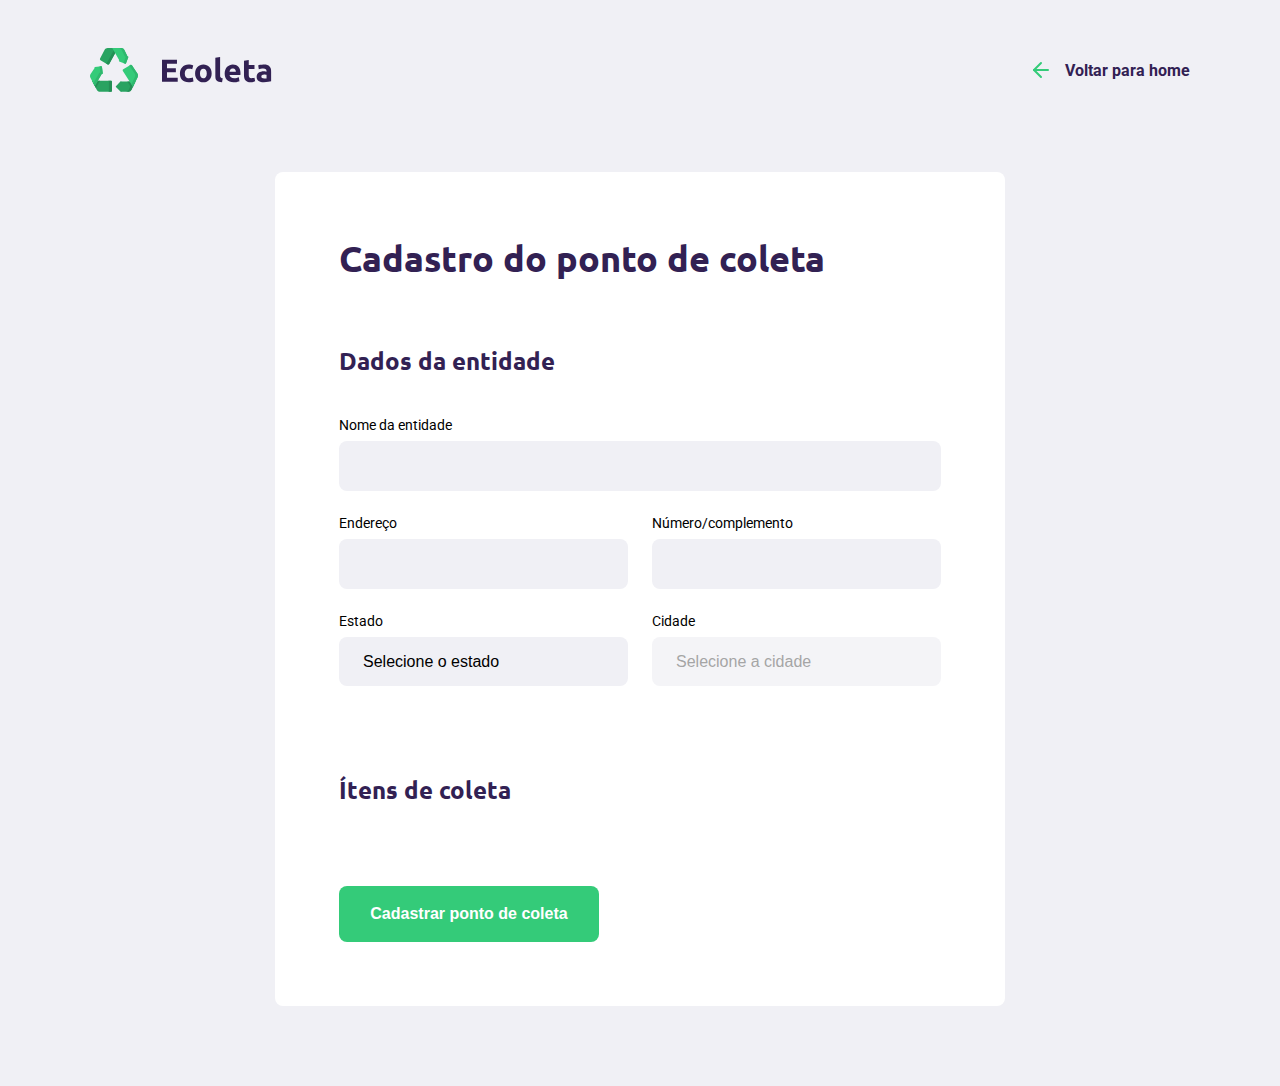
==== create-point.html @ d0e28481 "Finalizando segunda aula do NLW" ====
<!DOCTYPE html>
<html lang="pt_br">
    <head>
        <meta charset="utf-8" />
        <meta name="viewport" content="width=device-width, initial-scale=1.0" />
        <title>Criar um ponto de coleta</title>

        <link href="https://fonts.googleapis.com/css2?family=Roboto:wght@300;700&family=Ubuntu:wght@700&display=swap" rel="stylesheet">
        <link href="styles/main.css" rel="stylesheet" />
        <link href="styles/create-point.css" rel="stylesheet" />
        <link href="styles/responsive.css" rel="stylesheet" />
    </head>
    <body>

        <div id="page-create-point">
            <header>                    
                <img src="/assets/logo.svg" alt="Logo" />
                
                <a href="#">
                    <span></span>
                    Voltar para home
                </a>
            </header>

            <form action="">

                <h1>Cadastro do ponto de coleta</h1>

                <fieldset>
                    <legend>
                        <h2>Dados da entidade</h2>
                    </legend>

                    <div class="field">
                        <label for="name">Nome da entidade</label>
                        <input type="text" name="name">
                    </div>

                    <div class="field-group">
                        <div class="field">
                            <label for="address">Endereço</label>
                            <input type="text" name="address">
                        </div>
                        <div class="field">
                            <label for="address2">Número/complemento</label>
                            <input type="text" name="address2">
                        </div>
                    </div>

                    <div class="field-group">
                        <div class="field">
                            <label for="state">Estado</label>
                            <select name="uf">
                                <option value="">Selecione o estado</option>
                            </select>

                            <input type="hidden" name="state">
                        </div>
                        <div class="field">
                            <label for="city">Cidade</label>
                            <select name="city" disabled>
                                <option value="">Selecione a cidade</option>
                            </select>
                        </div>
                    </div>
                </fieldset>

                <fieldset>
                    <legend>
                        <h2>Ítens de coleta</h2>
                    </legend>
                </fieldset>

                <button type="submit">Cadastrar ponto de coleta</button>

            </form>
               
        </div>
        
        <script src="/scripts/create-point.js"></script>
    </body>
</html>
---- styles/main.css ----
:root{
    --title-color: #322153;
    --primary-color: #34cb79;
}
*{
    margin: 0;
    padding: 0;
    box-sizing: border-box;
}
html{
    font-family: 'Roboto', sans-serif;
}
body{
    background: #f0f0f5;
    -webkit-font-smoothing: antialiased;
}
a{
    text-decoration: none;
}
h1,h2,h3,h4,h5,h6{
    color: var(--title-color);
    font-family: 'Ubuntu', sans-serif;
}
---- styles/create-point.css ----
#page-create-point{
    width: 90%;
    max-width: 1100px;

    /* alinhamento de caixa pelo lado de fora*/
    margin: 0 auto;
}

#page-create-point header{
    margin-top: 48px;
    display: flex;

    justify-content: space-between;
    align-items: center;
}

#page-create-point header a{
    color: var(--title-color);
    font-weight: bold;

    display: flex;
    align-items: center;
}

#page-create-point header a span{
    margin-right: 16px;
    background-image: url('../assets/arrow-left.svg');

    width: 20px;
    height: 24px;
    display: flex;
}

form{
    background-color: white;
    margin: 80px auto;
    padding: 64px;

    border-radius: 8px;

    max-width: 730px;

}

form h1{
    font-size: 36px;
}

form fieldset{
    margin-top: 64px;
    border: 0;
}

form legend{
    margin-bottom: 40px;
}

form legend h2{
    font-size: 24px;
}

form .field{
    flex:1;
    display: flex;
    flex-direction: column;

    margin-bottom: 24px;
}

form .field-group{
    display: flex;
}

form input, form select{
    background-color: #f0f0f5;

    border: 0;
    padding: 16px 24px;
    font-size: 16px;

    border-radius: 8px;

    outline: none;
}

form select{
    -webkit-appearance: none;
    -moz-appearance: none;
    appearance: none;
}

form label {
    font-size: 14px;
    margin-bottom: 8px;
}

form .field-group .field + .field{
    margin-left: 24px;
}

form button{
    width: 260px;
    height: 56px;

    background-color: var(--primary-color);
    border-radius: 8px;
    
    color: white;
    font-weight: bold;
    font-size: 16px;

    border: 0;

    margin-top: 40px;

    transition: background-color 400ms;
}

form button:hover{
    background-color: #2fb86e;
}
---- styles/responsive.css ----
@media (max-width: 960px){
    #page-home{
        background-position-x: 70vh;
    }

    #page-home .content {
        align-items: center;
        text-align: center;
    }

    #page-home header a{
        position: absolute;
        bottom: 48px;

        left: 50%;
        transform: translateX(-50%);
    }

    #page-home  main {
        align-items: center;
    }
}

@media (min-width: 1700px){
    #page-home{
        background-position-x: 40vw;
    }
}

@media (max-height: 760px){
    #page-home{
        background-position-y: 200px;
    } 
}
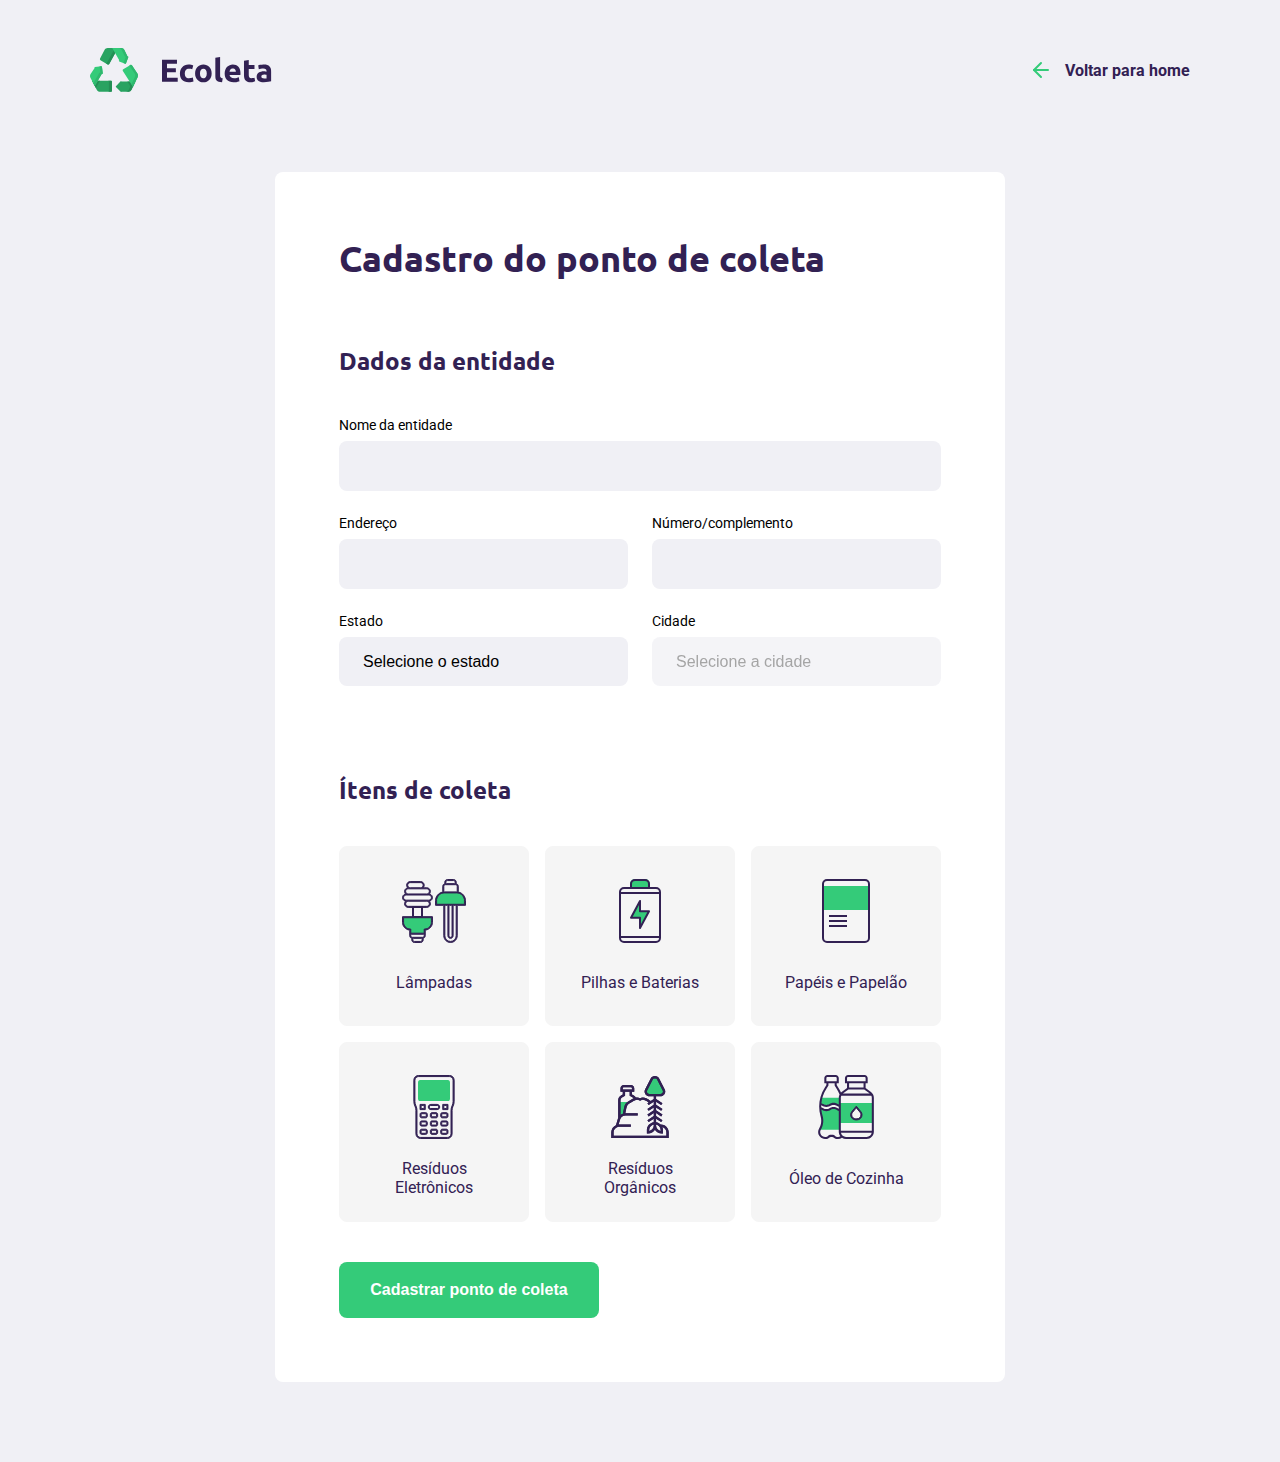
==== commit 62d37ec2: "Fim do terceiro dia do NLW" ====
--- a/create-point.html
+++ b/create-point.html
@@ -16,7 +16,7 @@
             <header>                    
                 <img src="/assets/logo.svg" alt="Logo" />
                 
-                <a href="#">
+                <a href="/">
                     <span></span>
                     Voltar para home
                 </a>
@@ -33,24 +33,24 @@
 
                     <div class="field">
                         <label for="name">Nome da entidade</label>
-                        <input type="text" name="name">
+                        <input type="text" name="name" required>
                     </div>
 
                     <div class="field-group">
                         <div class="field">
                             <label for="address">Endereço</label>
-                            <input type="text" name="address">
+                            <input type="text" name="address" required>
                         </div>
                         <div class="field">
                             <label for="address2">Número/complemento</label>
-                            <input type="text" name="address2">
+                            <input type="text" name="address2" required>
                         </div>
                     </div>
 
                     <div class="field-group">
                         <div class="field">
                             <label for="state">Estado</label>
-                            <select name="uf">
+                            <select name="uf" required>
                                 <option value="">Selecione o estado</option>
                             </select>
 
@@ -58,7 +58,7 @@
                         </div>
                         <div class="field">
                             <label for="city">Cidade</label>
-                            <select name="city" disabled>
+                            <select name="city" disabled required>
                                 <option value="">Selecione a cidade</option>
                             </select>
                         </div>
@@ -71,6 +71,35 @@
                     </legend>
                 </fieldset>
 
+                <div class="itens-grid">
+                    <li data-id="1">
+                        <img src="/assets/lampadas.svg" alt="Lâmpadas">
+                        <span>Lâmpadas</span>
+                    </li>
+                    <li data-id="2">
+                        <img src="/assets/baterias.svg" alt="Pilhas e Baterias">
+                        <span>Pilhas e Baterias</span>
+                    </li>
+                    <li data-id="3">
+                        <img src="/assets/papeis-papelao.svg" alt="Papéis e Papelão">
+                        <span>Papéis e Papelão</span>
+                    </li>
+                    <li data-id="4">
+                        <img src="/assets/eletronicos.svg" alt="Resíduos Eletrônicos">
+                        <span>Resíduos Eletrônicos</span>
+                    </li>
+                    <li data-id="5">
+                        <img src="/assets/organicos.svg" alt="Resíduos Orgânicos">
+                        <span>Resíduos Orgânicos</span>
+                    </li>
+                    <li data-id="6">
+                        <img src="/assets/oleo.svg" alt="Óleo de Cozinha">
+                        <span>Óleo de Cozinha</span>
+                    </li>
+                </div>
+
+                <input type="hidden" name="items">
+
                 <button type="submit">Cadastrar ponto de coleta</button>
 
             </form>
--- a/styles/main.css
+++ b/styles/main.css
@@ -1,6 +1,7 @@
 :root{
     --title-color: #322153;
     --primary-color: #34cb79;
+    --bg-color: #f0f0f5;
 }
 *{
     margin: 0;
--- a/styles/create-point.css
+++ b/styles/create-point.css
@@ -119,3 +119,49 @@
 form button:hover{
     background-color: #2fb86e;
 }
+
+.itens-grid{
+    display: grid;
+    grid-template-columns: 1fr 1fr 1fr;
+    gap: 16px;
+}
+
+.itens-grid li{
+    background-color: #f5f5f5;
+    list-style: none;
+
+    border: 1px solid #f5f5f5;
+    height: 180px;
+    border-radius: 8px;
+
+    padding: 32px 24px 16px;
+
+    display: flex;
+    flex-direction: column;
+    align-items: center;
+
+    justify-content: space-between;
+
+    text-align: center;
+
+    cursor: pointer;
+}
+
+.itens-grid li span{
+    margin-top: 12px;
+    flex: 1;
+    display: flex;
+    align-items: center;
+
+    color: var(--title-color);
+}
+
+.itens-grid li.selected {
+    background: #e1faec;
+    border: 2px solid #34cb79;
+}
+
+.itens-grid li img,
+.itens-grid li span {
+    pointer-events: none;
+}
--- a/styles/responsive.css
+++ b/styles/responsive.css
@@ -19,6 +19,14 @@
     #page-home  main {
         align-items: center;
     }
+
+    #page-search-results .cards{
+        grid-template-columns: 1fr;
+    }
+
+    #page-search-results .cards img{
+        height: 250px;
+    }
 }
 
 @media (min-width: 1700px){
